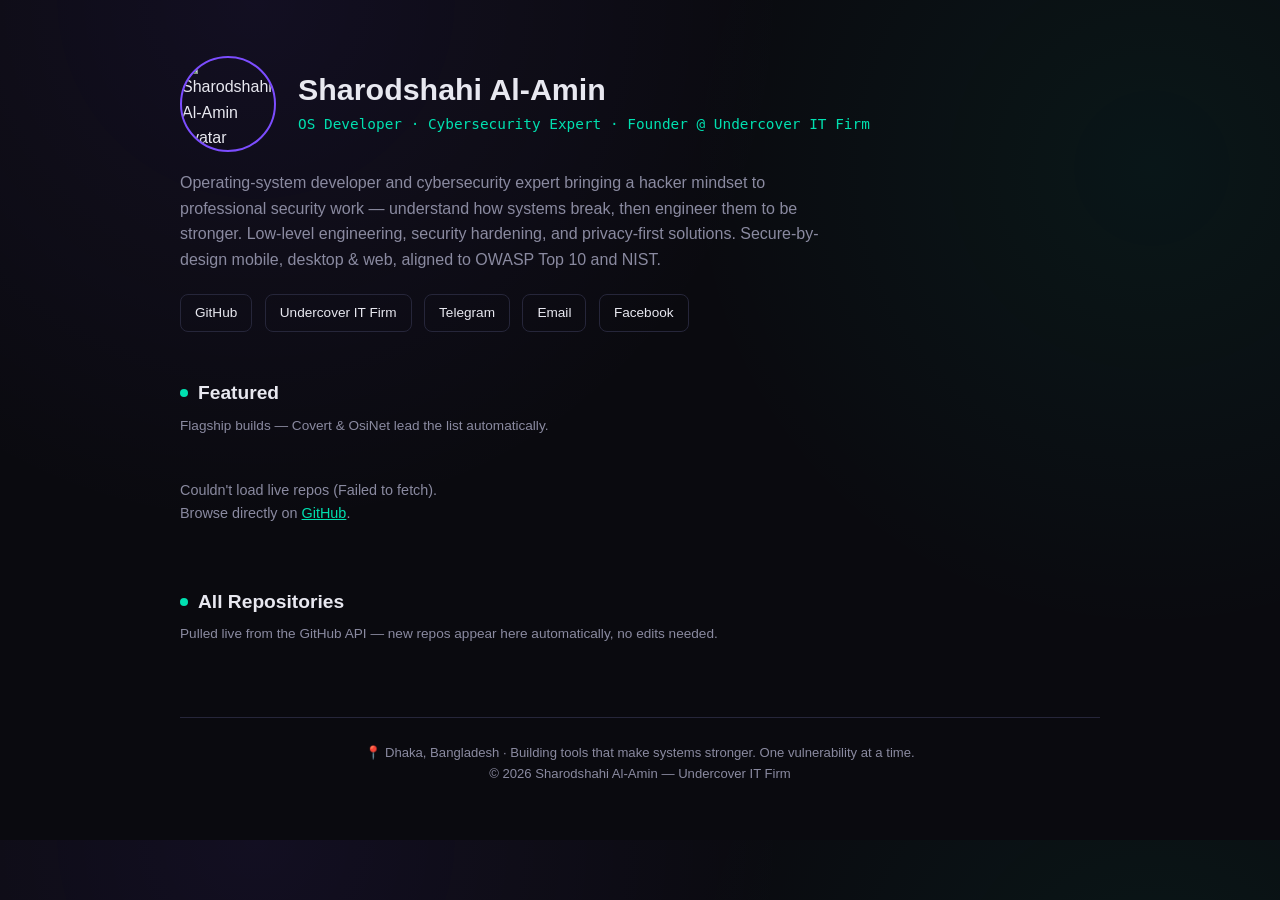
==== index.html @ cea26692 "Portfolio" ====
<!DOCTYPE html>
<html lang="en">
<head>
<meta charset="UTF-8">
<meta name="viewport" content="width=device-width, initial-scale=1.0">
<meta http-equiv="X-UA-Compatible" content="IE=edge">

<title>Sharodshahi Al-Amin — OS Developer · Cybersecurity Expert · Founder, Undercover IT Firm</title>
<meta name="description" content="Sharodshahi Al-Amin — Operating-system developer and cybersecurity expert, Founder of Undercover IT Firm (Dhaka). Builder of Covert HTTP debugger/MITM proxy, OsiNet OSINT platform, and privacy-first mobile & web security tools. OWASP Top 10 / NIST aligned.">
<meta name="author" content="Sharodshahi Al-Amin">
<meta name="keywords" content="Sharodshahi Al-Amin, savaskarofficial, Undercover IT Firm, Covert HTTP Debugger, OsiNet, OSINT, MITM proxy, penetration testing, cybersecurity Dhaka, Flutter developer, custom ROM, reverse engineering, Laravel developer, Android security, API client, Bangladesh cybersecurity">
<meta name="robots" content="index, follow, max-image-preview:large, max-snippet:-1, max-video-preview:-1">
<meta name="googlebot" content="index, follow">
<meta name="theme-color" content="#0a0a0f">
<link rel="canonical" href="https://savaskarofficial.github.io/">

<meta property="og:type" content="profile">
<meta property="og:site_name" content="Sharodshahi Al-Amin — Undercover IT Firm">
<meta property="og:title" content="Sharodshahi Al-Amin — OS Developer · Cybersecurity Expert">
<meta property="og:description" content="Founder of Undercover IT Firm. Builder of Covert (HTTP debugger/MITM proxy), OsiNet (OSINT platform) and privacy-first security tooling. Hacker mindset, secure-by-design engineering.">
<meta property="og:url" content="https://savaskarofficial.github.io/">
<meta property="og:image" content="https://avatars.githubusercontent.com/u/197971423?v=4&s=400">
<meta property="og:image:alt" content="Sharodshahi Al-Amin — Undercover IT Firm">
<meta property="og:image:width" content="400">
<meta property="og:image:height" content="400">
<meta property="og:locale" content="en_US">
<meta property="profile:username" content="savaskarofficial">
<meta property="profile:first_name" content="Sharodshahi">
<meta property="profile:last_name" content="Al-Amin">

<meta name="twitter:card" content="summary">
<meta name="twitter:title" content="Sharodshahi Al-Amin — OS Developer · Cybersecurity Expert">
<meta name="twitter:description" content="Founder of Undercover IT Firm. Builder of Covert, OsiNet, and privacy-first security tools. OWASP/NIST aligned.">
<meta name="twitter:image" content="https://avatars.githubusercontent.com/u/197971423?v=4&s=400">

<link rel="icon" type="image/png" href="https://avatars.githubusercontent.com/u/197971423?v=4&s=64">
<link rel="apple-touch-icon" href="https://avatars.githubusercontent.com/u/197971423?v=4&s=180">

<script type="application/ld+json">
{
  "@context": "https://schema.org",
  "@type": "Person",
  "name": "Sharodshahi Al-Amin",
  "url": "https://savaskarofficial.github.io/",
  "image": "https://avatars.githubusercontent.com/u/197971423?v=4&s=400",
  "jobTitle": "OS Developer & Cybersecurity Expert",
  "worksFor": {
    "@type": "Organization",
    "name": "Undercover IT Firm",
    "url": "https://undercoveritfirm.com"
  },
  "address": {
    "@type": "PostalAddress",
    "addressLocality": "Dhaka",
    "addressCountry": "BD"
  },
  "email": "mailto:alaminssaav@gmail.com",
  "knowsAbout": ["Cybersecurity", "Penetration Testing", "OSINT", "Reverse Engineering", "Custom ROM Development", "Flutter", "Laravel", "MITM Proxy", "Network Security", "OWASP", "NIST"],
  "sameAs": [
    "https://github.com/savaskarofficial",
    "https://undercoveritfirm.com",
    "https://t.me/savaskarofficial",
    "https://facebook.com/savaskarofficial"
  ]
}
</script>
<script type="application/ld+json">
{
  "@context": "https://schema.org",
  "@type": "WebSite",
  "name": "Sharodshahi Al-Amin — Portfolio",
  "url": "https://savaskarofficial.github.io/",
  "author": { "@type": "Person", "name": "Sharodshahi Al-Amin" }
}
</script>

<style>
  :root{
    --bg:#0a0a0f; --card:#13131c; --card-hover:#1b1b28; --border:#26263a;
    --text:#e8e8f0; --muted:#8a8aa0; --accent:#7c4dff; --accent-2:#00e0b0;
  }
  *{box-sizing:border-box;margin:0;padding:0}
  body{
    background:var(--bg);color:var(--text);
    font-family:-apple-system,BlinkMacSystemFont,"Segoe UI",Roboto,Helvetica,Arial,sans-serif;
    line-height:1.6;padding:0 16px;
    background-image:radial-gradient(circle at 20% 0%,rgba(124,77,255,.08),transparent 40%),radial-gradient(circle at 90% 20%,rgba(0,224,176,.06),transparent 35%);
  }
  .wrap{max-width:920px;margin:0 auto;padding:56px 0}
  header{display:flex;gap:22px;align-items:center;flex-wrap:wrap;margin-bottom:14px}
  .avatar{width:96px;height:96px;border-radius:50%;border:2px solid var(--accent)}
  h1{font-size:1.9rem;line-height:1.15}
  .role{color:var(--accent-2);font-family:ui-monospace,"SF Mono",Menlo,monospace;font-size:.9rem;margin-top:6px}
  .bio{color:var(--muted);max-width:640px;margin:18px 0 22px}
  .links a{
    display:inline-block;color:var(--text);text-decoration:none;border:1px solid var(--border);
    padding:7px 14px;border-radius:8px;font-size:.85rem;margin:0 8px 8px 0;transition:.2s;
  }
  .links a:hover{border-color:var(--accent);background:var(--card-hover)}
  h2{font-size:1.2rem;margin:38px 0 6px;display:flex;align-items:center;gap:10px}
  h2 .dot{width:8px;height:8px;border-radius:50%;background:var(--accent-2)}
  .sub{color:var(--muted);font-size:.85rem;margin-bottom:18px}
  .grid{display:grid;grid-template-columns:repeat(auto-fill,minmax(270px,1fr));gap:16px}
  .repo{
    background:var(--card);border:1px solid var(--border);border-radius:12px;padding:18px;
    text-decoration:none;color:inherit;display:flex;flex-direction:column;transition:.2s;
  }
  .repo:hover{background:var(--card-hover);border-color:var(--accent);transform:translateY(-2px)}
  .repo-name{font-weight:650;font-size:1.05rem;color:var(--text);word-break:break-word}
  .repo-desc{color:var(--muted);font-size:.88rem;margin:8px 0 14px;flex:1}
  .repo-meta{display:flex;align-items:center;gap:14px;font-size:.78rem;color:var(--muted)}
  .lang{display:inline-flex;align-items:center;gap:6px}
  .lang .swatch{width:10px;height:10px;border-radius:50%;background:var(--accent)}
  .pinned{border-color:var(--accent)}
  .loading,.error{color:var(--muted);padding:24px 0;font-size:.9rem}
  .error a{color:var(--accent-2)}
  footer{margin-top:54px;padding-top:24px;border-top:1px solid var(--border);color:var(--muted);font-size:.82rem;text-align:center}
  @media(max-width:520px){h1{font-size:1.5rem}.avatar{width:72px;height:72px}}
</style>
</head>
<body>
<div class="wrap">

  <header>
    <img class="avatar" src="https://avatars.githubusercontent.com/u/197971423?v=4&s=192" alt="Sharodshahi Al-Amin avatar" loading="lazy">
    <div>
      <h1>Sharodshahi Al-Amin</h1>
      <div class="role">OS Developer · Cybersecurity Expert · Founder @ Undercover IT Firm</div>
    </div>
  </header>

  <p class="bio">
    Operating-system developer and cybersecurity expert bringing a hacker mindset to professional security work —
    understand how systems break, then engineer them to be stronger. Low-level engineering, security hardening,
    and privacy-first solutions. Secure-by-design mobile, desktop & web, aligned to OWASP Top 10 and NIST.
  </p>

  <nav class="links">
    <a href="https://github.com/savaskarofficial" rel="me">GitHub</a>
    <a href="https://undercoveritfirm.com" rel="me">Undercover IT Firm</a>
    <a href="https://t.me/savaskarofficial" rel="me">Telegram</a>
    <a href="mailto:alaminssaav@gmail.com">Email</a>
    <a href="https://facebook.com/savaskarofficial" rel="me">Facebook</a>
  </nav>

  <h2><span class="dot"></span>Featured</h2>
  <div class="sub">Flagship builds — Covert &amp; OsiNet lead the list automatically.</div>
  <div class="grid" id="featured"><div class="loading">Loading featured projects…</div></div>

  <h2><span class="dot"></span>All Repositories</h2>
  <div class="sub">Pulled live from the GitHub API — new repos appear here automatically, no edits needed.</div>
  <div class="grid" id="repos"><div class="loading">Loading repositories from GitHub…</div></div>

  <footer>
    📍 Dhaka, Bangladesh · Building tools that make systems stronger. One vulnerability at a time.<br>
    © <span id="year"></span> Sharodshahi Al-Amin — Undercover IT Firm
  </footer>

</div>

<script>
const USER = "savaskarofficial";
const FEATURED = ["covert", "osinet"];
const HIDE = ["savaskarofficial", "savaskarofficial.github.io"];

const LANG_COLORS = {
  Dart:"#00B4AB", "C++":"#f34b7d", Kotlin:"#A97BFF", Java:"#b07219",
  PHP:"#4F5D95", Python:"#3572A5", JavaScript:"#f1e05a", HTML:"#e34c26",
  CSS:"#563d7c", Shell:"#89e051", C:"#555555", Ruby:"#701516", Go:"#00ADD8"
};

document.getElementById("year").textContent = new Date().getFullYear();

function escapeHtml(s){
  return s.replace(/[&<>"']/g, c => ({'&':'&amp;','<':'&lt;','>':'&gt;','"':'&quot;',"'":'&#39;'}[c]));
}

function card(repo, pinned){
  const lang = repo.language
    ? '<span class="lang"><span class="swatch" style="background:' + (LANG_COLORS[repo.language]||'#7c4dff') + '"></span>' + repo.language + '</span>'
    : "";
  const stars = repo.stargazers_count > 0 ? '<span>★ ' + repo.stargazers_count + '</span>' : "";
  const desc = repo.description ? escapeHtml(repo.description) : "No description provided.";
  return '<a class="repo ' + (pinned?'pinned':'') + '" href="' + repo.html_url + '" target="_blank" rel="noopener">'
    + '<div class="repo-name">' + escapeHtml(repo.name) + '</div>'
    + '<div class="repo-desc">' + desc + '</div>'
    + '<div class="repo-meta">' + lang + stars + '</div></a>';
}

async function load(){
  try{
    const res = await fetch('https://api.github.com/users/' + USER + '/repos?per_page=100&sort=updated');
    if(!res.ok) throw new Error("GitHub API " + res.status);
    let repos = await res.json();

    repos = repos.filter(r => !r.fork && !HIDE.includes(r.name.toLowerCase()));

    const featured = [];
    const rest = [];
    repos.forEach(r => FEATURED.includes(r.name.toLowerCase()) ? featured.push(r) : rest.push(r));
    featured.sort((a,b)=>FEATURED.indexOf(a.name.toLowerCase())-FEATURED.indexOf(b.name.toLowerCase()));

    document.getElementById("featured").innerHTML =
      featured.length ? featured.map(r=>card(r,true)).join("") : '<div class="loading">No featured repos.</div>';
    document.getElementById("repos").innerHTML =
      rest.length ? rest.map(r=>card(r,false)).join("") : '<div class="loading">No public repositories yet.</div>';

  }catch(e){
    const msg = '<div class="error">Couldn\'t load live repos (' + escapeHtml(e.message) + '). Browse directly on <a href="https://github.com/' + USER + '" target="_blank" rel="noopener">GitHub</a>.</div>';
    document.getElementById("featured").innerHTML = msg;
    document.getElementById("repos").innerHTML = "";
  }
}
load();
</script>
</body>
</html>
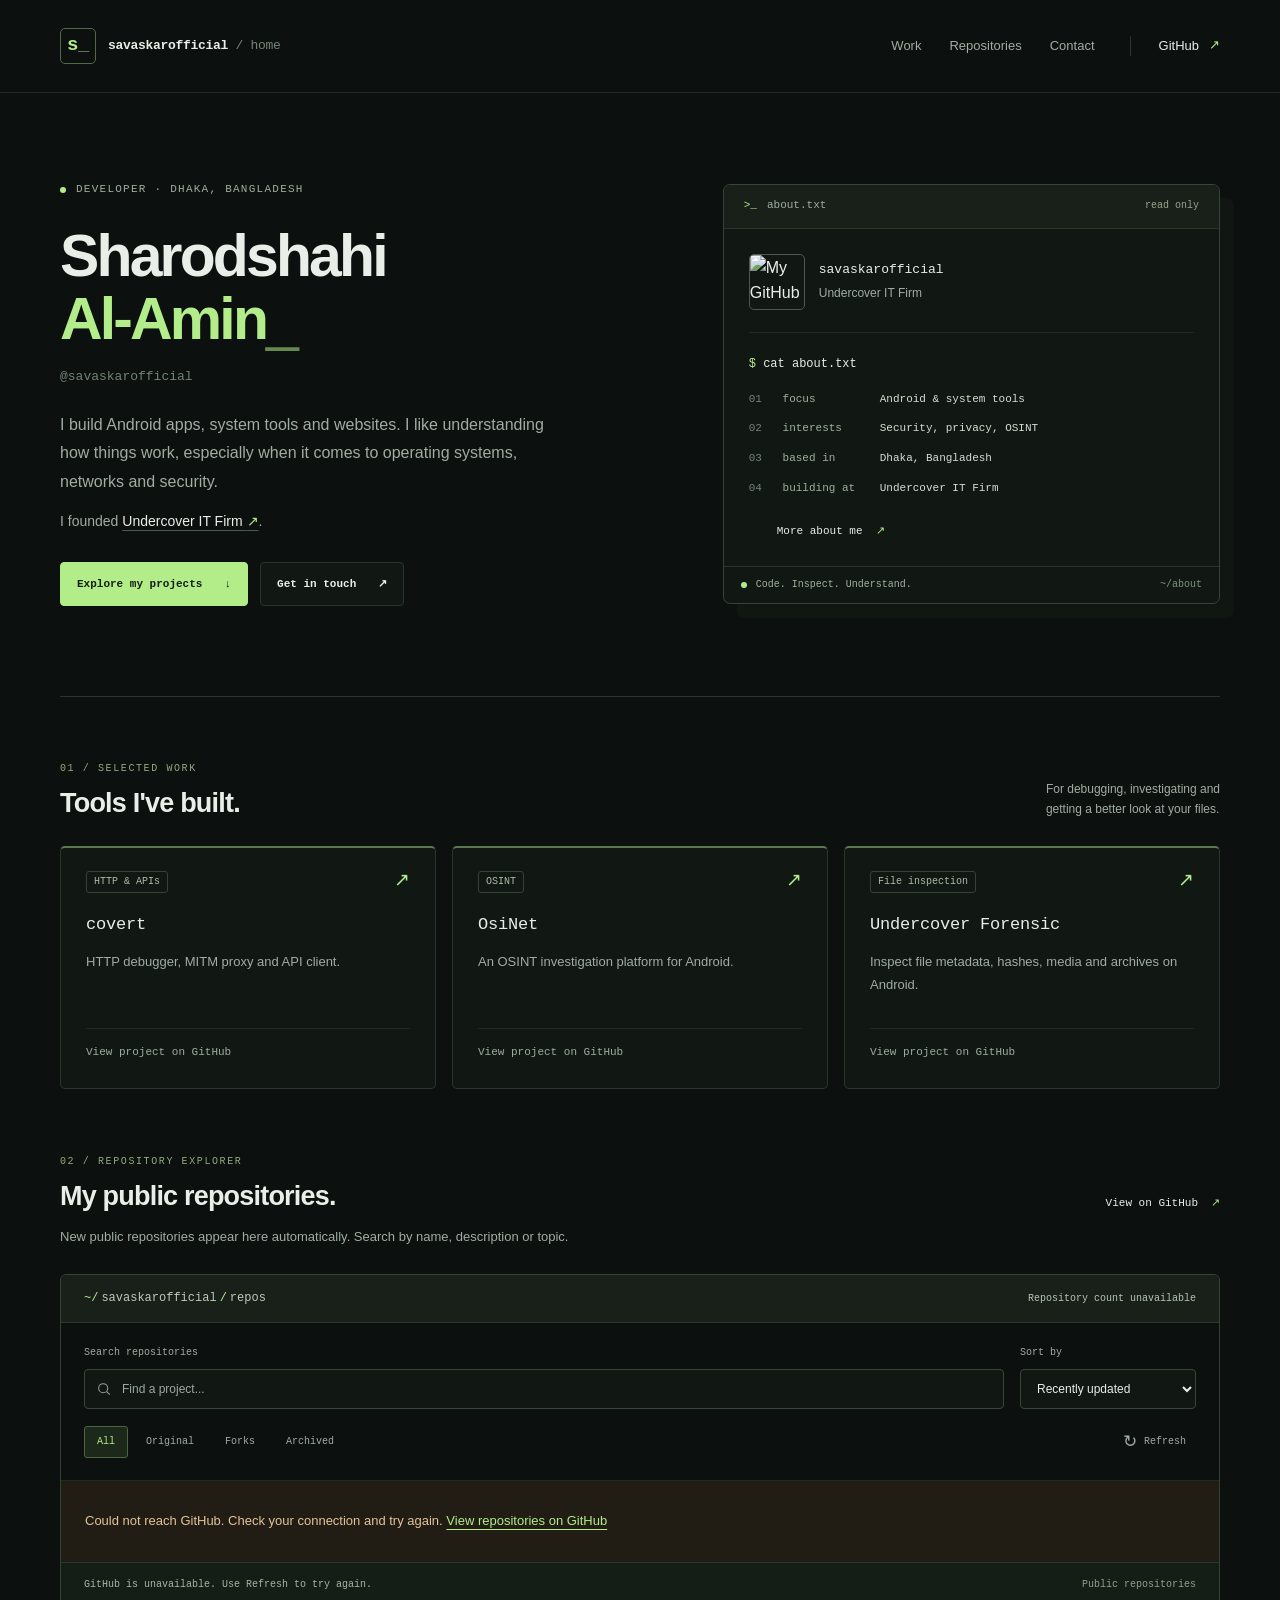
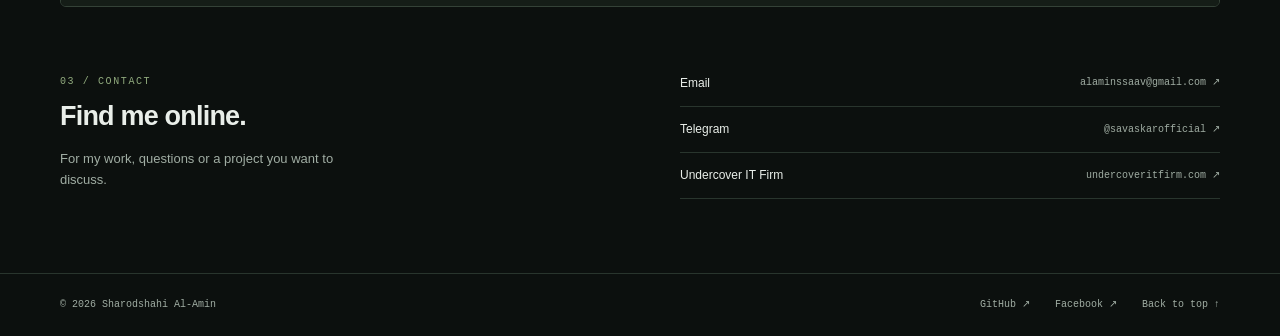
==== commit 8927ff08: "Redesign portfolio and load every public repository" ====
--- a/index.html
+++ b/index.html
@@ -1,217 +1,121 @@
 <!DOCTYPE html>
 <html lang="en">
 <head>
-<meta charset="UTF-8">
-<meta name="viewport" content="width=device-width, initial-scale=1.0">
-<meta http-equiv="X-UA-Compatible" content="IE=edge">
-
-<title>Sharodshahi Al-Amin — OS Developer · Cybersecurity Expert · Founder, Undercover IT Firm</title>
-<meta name="description" content="Sharodshahi Al-Amin — Operating-system developer and cybersecurity expert, Founder of Undercover IT Firm (Dhaka). Builder of Covert HTTP debugger/MITM proxy, OsiNet OSINT platform, and privacy-first mobile & web security tools. OWASP Top 10 / NIST aligned.">
-<meta name="author" content="Sharodshahi Al-Amin">
-<meta name="keywords" content="Sharodshahi Al-Amin, savaskarofficial, Undercover IT Firm, Covert HTTP Debugger, OsiNet, OSINT, MITM proxy, penetration testing, cybersecurity Dhaka, Flutter developer, custom ROM, reverse engineering, Laravel developer, Android security, API client, Bangladesh cybersecurity">
-<meta name="robots" content="index, follow, max-image-preview:large, max-snippet:-1, max-video-preview:-1">
-<meta name="googlebot" content="index, follow">
-<meta name="theme-color" content="#0a0a0f">
-<link rel="canonical" href="https://savaskarofficial.github.io/">
-
-<meta property="og:type" content="profile">
-<meta property="og:site_name" content="Sharodshahi Al-Amin — Undercover IT Firm">
-<meta property="og:title" content="Sharodshahi Al-Amin — OS Developer · Cybersecurity Expert">
-<meta property="og:description" content="Founder of Undercover IT Firm. Builder of Covert (HTTP debugger/MITM proxy), OsiNet (OSINT platform) and privacy-first security tooling. Hacker mindset, secure-by-design engineering.">
-<meta property="og:url" content="https://savaskarofficial.github.io/">
-<meta property="og:image" content="https://avatars.githubusercontent.com/u/197971423?v=4&s=400">
-<meta property="og:image:alt" content="Sharodshahi Al-Amin — Undercover IT Firm">
-<meta property="og:image:width" content="400">
-<meta property="og:image:height" content="400">
-<meta property="og:locale" content="en_US">
-<meta property="profile:username" content="savaskarofficial">
-<meta property="profile:first_name" content="Sharodshahi">
-<meta property="profile:last_name" content="Al-Amin">
-
-<meta name="twitter:card" content="summary">
-<meta name="twitter:title" content="Sharodshahi Al-Amin — OS Developer · Cybersecurity Expert">
-<meta name="twitter:description" content="Founder of Undercover IT Firm. Builder of Covert, OsiNet, and privacy-first security tools. OWASP/NIST aligned.">
-<meta name="twitter:image" content="https://avatars.githubusercontent.com/u/197971423?v=4&s=400">
-
-<link rel="icon" type="image/png" href="https://avatars.githubusercontent.com/u/197971423?v=4&s=64">
-<link rel="apple-touch-icon" href="https://avatars.githubusercontent.com/u/197971423?v=4&s=180">
-
-<script type="application/ld+json">
-{
-  "@context": "https://schema.org",
-  "@type": "Person",
-  "name": "Sharodshahi Al-Amin",
-  "url": "https://savaskarofficial.github.io/",
-  "image": "https://avatars.githubusercontent.com/u/197971423?v=4&s=400",
-  "jobTitle": "OS Developer & Cybersecurity Expert",
-  "worksFor": {
-    "@type": "Organization",
-    "name": "Undercover IT Firm",
-    "url": "https://undercoveritfirm.com"
-  },
-  "address": {
-    "@type": "PostalAddress",
-    "addressLocality": "Dhaka",
-    "addressCountry": "BD"
-  },
-  "email": "mailto:alaminssaav@gmail.com",
-  "knowsAbout": ["Cybersecurity", "Penetration Testing", "OSINT", "Reverse Engineering", "Custom ROM Development", "Flutter", "Laravel", "MITM Proxy", "Network Security", "OWASP", "NIST"],
-  "sameAs": [
-    "https://github.com/savaskarofficial",
-    "https://undercoveritfirm.com",
-    "https://t.me/savaskarofficial",
-    "https://facebook.com/savaskarofficial"
-  ]
-}
-</script>
-<script type="application/ld+json">
-{
-  "@context": "https://schema.org",
-  "@type": "WebSite",
-  "name": "Sharodshahi Al-Amin — Portfolio",
-  "url": "https://savaskarofficial.github.io/",
-  "author": { "@type": "Person", "name": "Sharodshahi Al-Amin" }
-}
-</script>
-
-<style>
-  :root{
-    --bg:#0a0a0f; --card:#13131c; --card-hover:#1b1b28; --border:#26263a;
-    --text:#e8e8f0; --muted:#8a8aa0; --accent:#7c4dff; --accent-2:#00e0b0;
+  <meta charset="UTF-8">
+  <meta name="viewport" content="width=device-width, initial-scale=1.0">
+  <title>Sharodshahi Al-Amin | savaskarofficial</title>
+  <meta name="description" content="I'm Sharodshahi Al-Amin, also known as savaskarofficial. I build Android apps, system tools and websites, and I founded Undercover IT Firm in Dhaka, Bangladesh.">
+  <meta name="author" content="Sharodshahi Al-Amin">
+  <meta name="robots" content="index, follow, max-image-preview:large">
+  <meta name="theme-color" content="#0c100e">
+  <link rel="canonical" href="https://savaskarofficial.github.io/">
+  <link rel="icon" type="image/png" href="https://avatars.githubusercontent.com/u/197971423?v=4&amp;s=64">
+  <link rel="apple-touch-icon" href="https://avatars.githubusercontent.com/u/197971423?v=4&amp;s=180">
+  <link rel="stylesheet" href="styles.css">
+  <noscript><style>#repo-loading, #repo-count, .repo-controls, .repo-filter-row, .browser-status { display: none; }</style></noscript>
+  <meta property="og:type" content="profile">
+  <meta property="og:site_name" content="savaskarofficial">
+  <meta property="og:title" content="Sharodshahi Al-Amin | savaskarofficial">
+  <meta property="og:description" content="My Android apps, system tools and security projects. I'm Sharodshahi Al-Amin, founder of Undercover IT Firm.">
+  <meta property="og:url" content="https://savaskarofficial.github.io/">
+  <meta property="og:image" content="https://avatars.githubusercontent.com/u/197971423?v=4&amp;s=400">
+  <meta property="og:image:alt" content="Sharodshahi Al-Amin's GitHub profile picture">
+  <meta property="og:image:width" content="400">
+  <meta property="og:image:height" content="400">
+  <meta property="profile:username" content="savaskarofficial">
+  <meta property="profile:first_name" content="Sharodshahi">
+  <meta property="profile:last_name" content="Al-Amin">
+  <meta name="twitter:card" content="summary">
+  <meta name="twitter:title" content="Sharodshahi Al-Amin | savaskarofficial">
+  <meta name="twitter:description" content="My Android apps, system tools and security projects. Founder of Undercover IT Firm, based in Dhaka.">
+  <meta name="twitter:image" content="https://avatars.githubusercontent.com/u/197971423?v=4&amp;s=400">
+  <script type="application/ld+json">
+  {
+    "@context": "https://schema.org",
+    "@type": "Person",
+    "@id": "https://savaskarofficial.github.io/#person",
+    "name": "Sharodshahi Al-Amin",
+    "alternateName": "savaskarofficial",
+    "url": "https://savaskarofficial.github.io/",
+    "image": "https://avatars.githubusercontent.com/u/197971423?v=4&s=400",
+    "jobTitle": "Developer and founder of Undercover IT Firm",
+    "worksFor": {"@type": "Organization", "name": "Undercover IT Firm", "url": "https://undercoveritfirm.com"},
+    "address": {"@type": "PostalAddress", "addressLocality": "Dhaka", "addressCountry": "BD"},
+    "knowsAbout": ["Android development", "Cybersecurity", "Network analysis", "OSINT", "Digital forensics", "Web development"],
+    "sameAs": ["https://github.com/savaskarofficial", "https://undercoveritfirm.com/profile/savaskarofficial", "https://t.me/savaskarofficial", "https://facebook.com/savaskarofficial"]
   }
-  *{box-sizing:border-box;margin:0;padding:0}
-  body{
-    background:var(--bg);color:var(--text);
-    font-family:-apple-system,BlinkMacSystemFont,"Segoe UI",Roboto,Helvetica,Arial,sans-serif;
-    line-height:1.6;padding:0 16px;
-    background-image:radial-gradient(circle at 20% 0%,rgba(124,77,255,.08),transparent 40%),radial-gradient(circle at 90% 20%,rgba(0,224,176,.06),transparent 35%);
-  }
-  .wrap{max-width:920px;margin:0 auto;padding:56px 0}
-  header{display:flex;gap:22px;align-items:center;flex-wrap:wrap;margin-bottom:14px}
-  .avatar{width:96px;height:96px;border-radius:50%;border:2px solid var(--accent)}
-  h1{font-size:1.9rem;line-height:1.15}
-  .role{color:var(--accent-2);font-family:ui-monospace,"SF Mono",Menlo,monospace;font-size:.9rem;margin-top:6px}
-  .bio{color:var(--muted);max-width:640px;margin:18px 0 22px}
-  .links a{
-    display:inline-block;color:var(--text);text-decoration:none;border:1px solid var(--border);
-    padding:7px 14px;border-radius:8px;font-size:.85rem;margin:0 8px 8px 0;transition:.2s;
-  }
-  .links a:hover{border-color:var(--accent);background:var(--card-hover)}
-  h2{font-size:1.2rem;margin:38px 0 6px;display:flex;align-items:center;gap:10px}
-  h2 .dot{width:8px;height:8px;border-radius:50%;background:var(--accent-2)}
-  .sub{color:var(--muted);font-size:.85rem;margin-bottom:18px}
-  .grid{display:grid;grid-template-columns:repeat(auto-fill,minmax(270px,1fr));gap:16px}
-  .repo{
-    background:var(--card);border:1px solid var(--border);border-radius:12px;padding:18px;
-    text-decoration:none;color:inherit;display:flex;flex-direction:column;transition:.2s;
-  }
-  .repo:hover{background:var(--card-hover);border-color:var(--accent);transform:translateY(-2px)}
-  .repo-name{font-weight:650;font-size:1.05rem;color:var(--text);word-break:break-word}
-  .repo-desc{color:var(--muted);font-size:.88rem;margin:8px 0 14px;flex:1}
-  .repo-meta{display:flex;align-items:center;gap:14px;font-size:.78rem;color:var(--muted)}
-  .lang{display:inline-flex;align-items:center;gap:6px}
-  .lang .swatch{width:10px;height:10px;border-radius:50%;background:var(--accent)}
-  .pinned{border-color:var(--accent)}
-  .loading,.error{color:var(--muted);padding:24px 0;font-size:.9rem}
-  .error a{color:var(--accent-2)}
-  footer{margin-top:54px;padding-top:24px;border-top:1px solid var(--border);color:var(--muted);font-size:.82rem;text-align:center}
-  @media(max-width:520px){h1{font-size:1.5rem}.avatar{width:72px;height:72px}}
-</style>
+  </script>
+  <script type="application/ld+json">
+  {"@context":"https://schema.org","@type":"WebSite","name":"savaskarofficial","url":"https://savaskarofficial.github.io/","author":{"@id":"https://savaskarofficial.github.io/#person"}}
+  </script>
+  <script src="app.js" defer></script>
 </head>
 <body>
-<div class="wrap">
-
-  <header>
-    <img class="avatar" src="https://avatars.githubusercontent.com/u/197971423?v=4&s=192" alt="Sharodshahi Al-Amin avatar" loading="lazy">
-    <div>
-      <h1>Sharodshahi Al-Amin</h1>
-      <div class="role">OS Developer · Cybersecurity Expert · Founder @ Undercover IT Firm</div>
+  <a class="skip-link" href="#main">Skip to content</a>
+  <header class="site-header">
+    <div class="shell header-inner">
+      <a class="brand" href="#main" aria-label="savaskarofficial, home"><span class="brand-mark" aria-hidden="true">s<span>_</span></span><span>savaskarofficial<span class="brand-path"> / home</span></span></a>
+      <nav class="main-nav" aria-label="Main navigation"><a href="#work">Work</a><a href="#repositories">Repositories</a><a href="#contact">Contact</a></nav>
+      <a class="header-github" href="https://github.com/savaskarofficial" rel="me">GitHub <span aria-hidden="true">↗</span></a>
     </div>
   </header>
-
-  <p class="bio">
-    Operating-system developer and cybersecurity expert bringing a hacker mindset to professional security work —
-    understand how systems break, then engineer them to be stronger. Low-level engineering, security hardening,
-    and privacy-first solutions. Secure-by-design mobile, desktop & web, aligned to OWASP Top 10 and NIST.
-  </p>
-
-  <nav class="links">
-    <a href="https://github.com/savaskarofficial" rel="me">GitHub</a>
-    <a href="https://undercoveritfirm.com" rel="me">Undercover IT Firm</a>
-    <a href="https://t.me/savaskarofficial" rel="me">Telegram</a>
-    <a href="mailto:alaminssaav@gmail.com">Email</a>
-    <a href="https://facebook.com/savaskarofficial" rel="me">Facebook</a>
-  </nav>
-
-  <h2><span class="dot"></span>Featured</h2>
-  <div class="sub">Flagship builds — Covert &amp; OsiNet lead the list automatically.</div>
-  <div class="grid" id="featured"><div class="loading">Loading featured projects…</div></div>
-
-  <h2><span class="dot"></span>All Repositories</h2>
-  <div class="sub">Pulled live from the GitHub API — new repos appear here automatically, no edits needed.</div>
-  <div class="grid" id="repos"><div class="loading">Loading repositories from GitHub…</div></div>
-
-  <footer>
-    📍 Dhaka, Bangladesh · Building tools that make systems stronger. One vulnerability at a time.<br>
-    © <span id="year"></span> Sharodshahi Al-Amin — Undercover IT Firm
-  </footer>
-
-</div>
-
-<script>
-const USER = "savaskarofficial";
-const FEATURED = ["covert", "osinet"];
-const HIDE = ["savaskarofficial", "savaskarofficial.github.io"];
-
-const LANG_COLORS = {
-  Dart:"#00B4AB", "C++":"#f34b7d", Kotlin:"#A97BFF", Java:"#b07219",
-  PHP:"#4F5D95", Python:"#3572A5", JavaScript:"#f1e05a", HTML:"#e34c26",
-  CSS:"#563d7c", Shell:"#89e051", C:"#555555", Ruby:"#701516", Go:"#00ADD8"
-};
-
-document.getElementById("year").textContent = new Date().getFullYear();
-
-function escapeHtml(s){
-  return s.replace(/[&<>"']/g, c => ({'&':'&amp;','<':'&lt;','>':'&gt;','"':'&quot;',"'":'&#39;'}[c]));
-}
-
-function card(repo, pinned){
-  const lang = repo.language
-    ? '<span class="lang"><span class="swatch" style="background:' + (LANG_COLORS[repo.language]||'#7c4dff') + '"></span>' + repo.language + '</span>'
-    : "";
-  const stars = repo.stargazers_count > 0 ? '<span>★ ' + repo.stargazers_count + '</span>' : "";
-  const desc = repo.description ? escapeHtml(repo.description) : "No description provided.";
-  return '<a class="repo ' + (pinned?'pinned':'') + '" href="' + repo.html_url + '" target="_blank" rel="noopener">'
-    + '<div class="repo-name">' + escapeHtml(repo.name) + '</div>'
-    + '<div class="repo-desc">' + desc + '</div>'
-    + '<div class="repo-meta">' + lang + stars + '</div></a>';
-}
-
-async function load(){
-  try{
-    const res = await fetch('https://api.github.com/users/' + USER + '/repos?per_page=100&sort=updated');
-    if(!res.ok) throw new Error("GitHub API " + res.status);
-    let repos = await res.json();
-
-    repos = repos.filter(r => !r.fork && !HIDE.includes(r.name.toLowerCase()));
-
-    const featured = [];
-    const rest = [];
-    repos.forEach(r => FEATURED.includes(r.name.toLowerCase()) ? featured.push(r) : rest.push(r));
-    featured.sort((a,b)=>FEATURED.indexOf(a.name.toLowerCase())-FEATURED.indexOf(b.name.toLowerCase()));
-
-    document.getElementById("featured").innerHTML =
-      featured.length ? featured.map(r=>card(r,true)).join("") : '<div class="loading">No featured repos.</div>';
-    document.getElementById("repos").innerHTML =
-      rest.length ? rest.map(r=>card(r,false)).join("") : '<div class="loading">No public repositories yet.</div>';
-
-  }catch(e){
-    const msg = '<div class="error">Couldn\'t load live repos (' + escapeHtml(e.message) + '). Browse directly on <a href="https://github.com/' + USER + '" target="_blank" rel="noopener">GitHub</a>.</div>';
-    document.getElementById("featured").innerHTML = msg;
-    document.getElementById("repos").innerHTML = "";
-  }
-}
-load();
-</script>
+  <main id="main" class="shell">
+    <section class="hero" aria-labelledby="intro-title">
+      <div class="hero-copy">
+        <p class="eyebrow"><span class="status-dot" aria-hidden="true"></span> Developer · Dhaka, Bangladesh</p>
+        <h1 id="intro-title">Sharodshahi<br><span>Al-Amin<span class="cursor" aria-hidden="true">_</span></span></h1>
+        <p class="hero-handle">@savaskarofficial</p>
+        <p class="hero-description">I build Android apps, system tools and websites. I like understanding how things work, especially when it comes to operating systems, networks and security.</p>
+        <p class="founder-line">I founded <a href="https://undercoveritfirm.com" rel="me">Undercover IT Firm <span aria-hidden="true">↗</span></a>.</p>
+        <div class="hero-actions"><a class="button button-primary" href="#repositories">Explore my projects <span aria-hidden="true">↓</span></a><a class="button button-secondary" href="mailto:alaminssaav@gmail.com">Get in touch <span aria-hidden="true">↗</span></a></div>
+      </div>
+      <aside class="profile-panel" aria-label="About my work">
+        <div class="panel-titlebar"><span class="file-symbol" aria-hidden="true">&gt;_</span><span>about.txt</span><span class="panel-label">read only</span></div>
+        <div class="profile-panel-body">
+          <div class="profile-identity"><img src="https://avatars.githubusercontent.com/u/197971423?v=4&amp;s=128" alt="My GitHub profile picture" width="56" height="56"><div><strong>savaskarofficial</strong><span>Undercover IT Firm</span></div></div>
+          <p class="terminal-command"><span aria-hidden="true">$ </span>cat about.txt</p>
+          <dl class="profile-facts">
+            <div><dt>01 <span>focus</span></dt><dd>Android &amp; system tools</dd></div>
+            <div><dt>02 <span>interests</span></dt><dd>Security, privacy, OSINT</dd></div>
+            <div><dt>03 <span>based in</span></dt><dd>Dhaka, Bangladesh</dd></div>
+            <div><dt>04 <span>building at</span></dt><dd>Undercover IT Firm</dd></div>
+          </dl>
+          <a class="text-link profile-link" href="https://undercoveritfirm.com/profile/savaskarofficial" rel="me">More about me <span aria-hidden="true">↗</span></a>
+        </div>
+        <div class="panel-footer"><span class="status-dot" aria-hidden="true"></span><span>Code. Inspect. Understand.</span><span aria-hidden="true">~/about</span></div>
+      </aside>
+    </section>
+    <section id="work" class="section featured-section" aria-labelledby="work-title">
+      <div class="section-heading"><div><p class="eyebrow section-number">01 / Selected work</p><h2 id="work-title">Tools I've built.</h2></div><p class="section-intro">For debugging, investigating and<br class="desktop-break"> getting a better look at your files.</p></div>
+      <div id="featured" class="featured-grid">
+        <article class="repo-card featured-card"><div class="repo-topline"><span class="repo-badge">HTTP &amp; APIs</span><span class="repo-link-icon" aria-hidden="true">↗</span></div><h3 class="repo-name"><a href="https://github.com/savaskarofficial/covert">covert</a></h3><p class="repo-description">HTTP debugger, MITM proxy and API client.</p><div class="repo-meta"><span>View project on GitHub</span></div></article>
+        <article class="repo-card featured-card"><div class="repo-topline"><span class="repo-badge">OSINT</span><span class="repo-link-icon" aria-hidden="true">↗</span></div><h3 class="repo-name"><a href="https://github.com/savaskarofficial/OsiNet">OsiNet</a></h3><p class="repo-description">An OSINT investigation platform for Android.</p><div class="repo-meta"><span>View project on GitHub</span></div></article>
+        <article class="repo-card featured-card"><div class="repo-topline"><span class="repo-badge">File inspection</span><span class="repo-link-icon" aria-hidden="true">↗</span></div><h3 class="repo-name"><a href="https://github.com/savaskarofficial/Metadata_Forensic">Undercover Forensic</a></h3><p class="repo-description">Inspect file metadata, hashes, media and archives on Android.</p><div class="repo-meta"><span>View project on GitHub</span></div></article>
+      </div>
+    </section>
+    <section id="repositories" class="section repositories-section" aria-labelledby="repos-title">
+      <div class="section-heading"><div><p class="eyebrow section-number">02 / Repository explorer</p><h2 id="repos-title">My public repositories.</h2></div><a class="text-link" href="https://github.com/savaskarofficial?tab=repositories">View on GitHub <span aria-hidden="true">↗</span></a></div>
+      <p class="repositories-intro">New public repositories appear here automatically. Search by name, description or topic.</p>
+      <div class="repo-browser">
+        <div class="browser-titlebar"><span class="browser-path"><span aria-hidden="true">~/</span>savaskarofficial<span aria-hidden="true">/</span>repos</span><span id="repo-count" class="repo-count" aria-live="polite">Loading</span></div>
+        <div class="repo-controls">
+          <div class="search-field"><label for="repo-search">Search repositories</label><div class="search-input"><svg viewBox="0 0 24 24" fill="none" stroke="currentColor" stroke-width="1.6" aria-hidden="true"><circle cx="10.8" cy="10.8" r="6.8"></circle><path d="m16 16 4.6 4.6"></path></svg><input id="repo-search" type="search" placeholder="Find a project..." autocomplete="off" spellcheck="false"></div></div>
+          <div class="sort-field"><label for="repo-sort">Sort by</label><select id="repo-sort"><option value="updated">Recently updated</option><option value="name">Name</option><option value="stars">Stars</option></select></div>
+        </div>
+        <div class="repo-filter-row"><div id="repo-filters" class="repo-filters" role="group" aria-label="Repository type"><button type="button" data-filter="all" aria-pressed="true">All</button><button type="button" data-filter="original" aria-pressed="false">Original</button><button type="button" data-filter="forks" aria-pressed="false">Forks</button><button type="button" data-filter="archived" aria-pressed="false">Archived</button></div><button id="refresh-repos" class="refresh-button" type="button"><span aria-hidden="true">↻</span> Refresh</button></div>
+        <p id="repo-loading" class="repo-message" role="status">Loading repositories from GitHub...</p>
+        <p id="repo-error" class="repo-message error-message" role="status" hidden></p>
+        <div id="repos" class="repo-grid" aria-label="Public repositories"></div>
+        <p id="repo-empty" class="repo-message" hidden>No repositories match your search.</p>
+        <noscript><p class="repo-message">JavaScript is needed to load the full repository list. <a href="https://github.com/savaskarofficial?tab=repositories">Browse all my repositories on GitHub.</a></p></noscript>
+        <div class="browser-status"><span id="sync-status" role="status">Connecting to GitHub...</span><span class="public-label">Public repositories</span></div>
+      </div>
+    </section>
+    <section id="contact" class="section contact-section" aria-labelledby="contact-title">
+      <div><p class="eyebrow section-number">03 / Contact</p><h2 id="contact-title">Find me online.</h2><p>For my work, questions or a project you want to discuss.</p></div>
+      <div class="contact-links"><a href="mailto:alaminssaav@gmail.com">Email <span>alaminssaav@gmail.com ↗</span></a><a href="https://t.me/savaskarofficial" rel="me">Telegram <span>@savaskarofficial ↗</span></a><a href="https://undercoveritfirm.com" rel="me">Undercover IT Firm <span>undercoveritfirm.com ↗</span></a></div>
+    </section>
+  </main>
+  <footer class="site-footer"><div class="shell footer-inner"><span>© <span id="year">2026</span> Sharodshahi Al-Amin</span><div><a href="https://github.com/savaskarofficial" rel="me">GitHub ↗</a><a href="https://facebook.com/savaskarofficial" rel="me">Facebook ↗</a><a href="#main">Back to top ↑</a></div></div></footer>
 </body>
 </html>
--- a/styles.css
+++ b/styles.css
@@ -0,0 +1,240 @@
+:root {
+  color-scheme: dark;
+  --bg: #0c100e;
+  --panel: #111713;
+  --raised: #151d18;
+  --line: #29352d;
+  --line-soft: #202a24;
+  --text: #e9eee9;
+  --muted: #a0ada3;
+  --faint: #728477;
+  --green: #b2ed8a;
+  --mono: "SFMono-Regular", Consolas, "Liberation Mono", Menlo, monospace;
+  --sans: -apple-system, BlinkMacSystemFont, "Segoe UI", Helvetica, Arial, sans-serif;
+}
+* { box-sizing: border-box; }
+html { scroll-behavior: smooth; scroll-padding-top: 30px; }
+body { margin: 0; background: var(--bg); color: var(--text); font-family: var(--sans); line-height: 1.6; -webkit-font-smoothing: antialiased; }
+button, input, select { font: inherit; }
+button, a, input, select { -webkit-tap-highlight-color: transparent; }
+button, select { cursor: pointer; }
+a { color: inherit; text-underline-offset: 4px; }
+a:hover { color: var(--green); }
+button:disabled { cursor: wait; opacity: .6; }
+button:focus-visible, a:focus-visible, input:focus-visible, select:focus-visible { outline: 2px solid var(--green); outline-offset: 5px; }
+::selection { color: var(--bg); background: var(--green); }
+[hidden] { display: none !important; }
+img, svg { display: block; max-width: 100%; }
+h1, h2, h3, p { margin: 0; }
+.shell { width: min(1160px, calc(100% - 80px)); margin-inline: auto; }
+.skip-link { position: fixed; top: -90px; left: 16px; z-index: 5; padding: 12px 20px; color: var(--bg); background: var(--green); }
+.skip-link:focus { top: 12px; }
+.site-header { border-bottom: 1px solid var(--line-soft); }
+.header-inner { display: flex; align-items: center; gap: 35px; min-height: 92px; }
+.brand { display: flex; align-items: center; gap: 12px; text-decoration: none; font-family: var(--mono); font-size: 13px; font-weight: 600; letter-spacing: -.3px; }
+.brand-mark { width: 36px; height: 36px; border: 1px solid #536945; border-radius: 5px; color: var(--green); font-size: 19px; display: block; line-height: 32px; text-align: center; }
+.brand-mark span { color: #668950; }
+.brand-path { color: var(--faint); font-weight: 400; }
+.main-nav { margin-left: auto; display: flex; gap: 28px; }
+.main-nav a, .header-github { font-size: 13px; text-decoration: none; color: var(--muted); }
+.main-nav a:hover, .header-github:hover { color: var(--green); }
+.header-github { display: flex; align-items: center; gap: 10px; padding-left: 28px; border-left: 1px solid var(--line); color: var(--text); }
+.hero { display: grid; grid-template-columns: 1.18fr 1fr; gap: 76px; align-items: center; padding: 88px 0 90px; border-bottom: 1px solid var(--line); }
+.eyebrow { display: flex; align-items: center; gap: 10px; font-family: var(--mono); font-size: 11px; line-height: 1.6; letter-spacing: 1.25px; text-transform: uppercase; color: var(--muted); }
+.status-dot { display: inline-block; width: 6px; height: 6px; flex: 0 0 6px; border-radius: 50%; background: var(--green); }
+h1 { margin-top: 25px; font-size: clamp(42px, 4.6vw, 62px); font-weight: 640; letter-spacing: -2.8px; line-height: 1.08; }
+h1 > span { color: var(--green); }
+.cursor { color: #668950; font-weight: 400; }
+.hero-handle { margin-top: 16px; color: var(--faint); font-family: var(--mono); font-size: 13px; }
+.hero-description { max-width: 490px; margin-top: 23px; color: var(--muted); font-size: 16px; line-height: 1.8; }
+.founder-line { margin-top: 13px; color: var(--muted); font-size: 14px; }
+.founder-line a { color: var(--text); text-decoration-color: #4a5c4f; }
+.founder-line a span, .header-github span { color: var(--green); font-family: var(--mono); }
+.hero-actions { display: flex; flex-wrap: wrap; gap: 12px; margin-top: 29px; }
+.button { display: inline-flex; align-items: center; justify-content: center; gap: 22px; min-height: 44px; padding: 10px 16px; border: 1px solid var(--line); border-radius: 4px; font-family: var(--mono); font-size: 11px; font-weight: 600; text-decoration: none; transition: background .15s, border-color .15s; }
+.button-primary { color: #14200e; background: var(--green); border-color: var(--green); }
+.button-primary:hover { color: #14200e; background: #c4f7a2; border-color: #c4f7a2; }
+.button-secondary { background: var(--panel); }
+.button-secondary:hover { border-color: #6d8a60; background: var(--raised); }
+.profile-panel { border: 1px solid #354438; border-radius: 7px; background: var(--panel); box-shadow: 14px 14px 0 #101611; }
+.panel-titlebar { min-height: 44px; display: flex; align-items: center; gap: 10px; padding: 0 20px; border-bottom: 1px solid var(--line); font-family: var(--mono); font-size: 11px; color: var(--muted); background: #182019; border-radius: 7px 7px 0 0; }
+.file-symbol { color: var(--green); }
+.panel-label { margin-left: auto; color: #99a58f; font-size: 10px; }
+.profile-panel-body { padding: 25px 25px 24px; }
+.profile-identity { display: flex; align-items: center; gap: 14px; padding-bottom: 22px; border-bottom: 1px solid var(--line-soft); }
+.profile-identity img { border: 1px solid #4c5a44; border-radius: 5px; filter: saturate(.6); }
+.profile-identity strong { display: block; font-family: var(--mono); font-size: 13px; font-weight: 500; }
+.profile-identity div > span { display: block; margin-top: 3px; font-size: 12px; color: var(--muted); }
+.terminal-command { margin: 22px 0 17px; font-family: var(--mono); font-size: 12px; color: var(--text); }
+.terminal-command span { color: var(--green); }
+.profile-facts { display: flex; flex-direction: column; gap: 12px; margin: 0; font-family: var(--mono); font-size: 11px; }
+.profile-facts > div { display: grid; grid-template-columns: 121px minmax(0, 1fr); gap: 10px; }
+.profile-facts dt { color: #718374; }
+.profile-facts dt span { margin-left: 14px; color: #a0b19c; }
+.profile-facts dd { margin: 0; color: #d5dfd2; overflow-wrap: anywhere; }
+.text-link { display: inline-flex; gap: 13px; align-items: center; font-family: var(--mono); font-size: 11px; color: var(--text); text-decoration: none; }
+.text-link span { color: var(--green); }
+.profile-link { margin-top: 26px; margin-left: 28px; }
+.panel-footer { display: flex; align-items: center; gap: 9px; padding: 10px 17px; border-top: 1px solid var(--line); font-family: var(--mono); font-size: 10px; color: #a0b19c; }
+.panel-footer > span:last-child { margin-left: auto; color: #7e927e; }
+.section { padding-top: 64px; }
+.section-heading { display: flex; justify-content: space-between; align-items: flex-end; gap: 32px; margin-bottom: 26px; }
+.section-number { color: #91ab7e; font-size: 10px; letter-spacing: 1.6px; }
+h2 { font-size: 27px; line-height: 1.2; font-weight: 560; letter-spacing: -.8px; margin-top: 10px; }
+.section-intro { color: var(--muted); font-size: 12px; line-height: 1.7; }
+.featured-grid { display: grid; grid-template-columns: repeat(3, minmax(0, 1fr)); gap: 16px; }
+.repo-card { position: relative; display: flex; flex-direction: column; min-width: 0; padding: 25px; border: 1px solid var(--line); border-radius: 5px; background: var(--panel); transition: border-color .15s, background .15s; }
+.repo-card:hover { border-color: #668656; background: #141d16; }
+.repo-topline { display: flex; align-items: center; flex-wrap: wrap; gap: 8px; margin-bottom: 19px; color: var(--muted); font-family: var(--mono); font-size: 10px; }
+.repo-icon { width: 16px; height: 16px; color: var(--green); }
+.repo-badge { display: inline-flex; align-items: center; gap: 5px; border: 1px solid #344332; border-radius: 3px; padding: 2px 7px; font-family: var(--mono); font-size: 10px; color: #acbca4; font-weight: 400; }
+.repo-link-icon { margin-left: auto; font-size: 19px; line-height: 1; color: var(--green); }
+.repo-name { font-family: var(--mono); font-size: 15px; line-height: 1.55; font-weight: 500; overflow-wrap: anywhere; letter-spacing: -.2px; }
+.repo-name a { text-decoration: none; }
+.repo-description { color: var(--muted); font-size: 12px; line-height: 1.8; margin: 12px 0 22px; overflow-wrap: anywhere; }
+.repo-meta { display: flex; align-items: center; flex-wrap: wrap; gap: 10px 16px; margin-top: auto; color: #9cae9d; font-family: var(--mono); font-size: 11px; line-height: 1.8; }
+.repo-meta > span, .repo-meta > a { display: inline-flex; align-items: center; gap: 6px; }
+.repo-meta svg { width: 12px; height: 12px; }
+.repo-language::before { content: ""; display: inline-block; width: 6px; height: 6px; border-radius: 50%; background: var(--green); }
+.repo-topics { display: flex; flex-wrap: wrap; gap: 5px; margin-top: -8px; margin-bottom: 20px; }
+.repo-topic { padding: 2px 7px; font-family: var(--mono); font-size: 10px; background: #1d2b20; color: #b3c6aa; border-radius: 3px; text-decoration: none; overflow-wrap: anywhere; }
+.repo-updated { color: var(--muted); }
+.featured-card { min-height: 243px; border-top: 2px solid #5c784e; padding-top: 23px; }
+.featured-card .repo-name { font-size: 17px; }
+.featured-card .repo-description { flex: 1; font-size: 13px; }
+.featured-card .repo-meta { border-top: 1px solid var(--line-soft); padding-top: 14px; }
+.repositories-section { padding-top: 65px; }
+.repositories-section .section-heading { margin-bottom: 15px; }
+.repositories-intro { color: var(--muted); font-size: 13px; margin-bottom: 26px; }
+.repo-browser { border: 1px solid #344237; border-radius: 6px; overflow: hidden; }
+.browser-titlebar { display: flex; align-items: center; justify-content: space-between; flex-wrap: wrap; gap: 10px; padding: 14px 23px; border-bottom: 1px solid var(--line); background: #182019; }
+.browser-path { font-family: var(--mono); font-size: 12px; color: #bdcbb7; }
+.browser-path span { color: var(--green); padding-right: 3px; }
+.browser-path span:last-child { padding-left: 3px; }
+.repo-count { color: #b6c6af; font-family: var(--mono); font-size: 10px; }
+.repo-controls { display: flex; gap: 16px; padding: 22px 23px 16px; }
+.search-field { flex: 1; min-width: 0; }
+.search-field label, .sort-field label { display: block; font-size: 10px; font-family: var(--mono); color: var(--muted); margin-bottom: 8px; }
+.search-input { position: relative; }
+.search-input svg { position: absolute; top: 12px; left: 12px; width: 16px; height: 16px; color: #93a18f; pointer-events: none; }
+.search-input input, .sort-field select { width: 100%; min-height: 40px; padding: 9px 12px; border: 1px solid #37463b; border-radius: 4px; background: #111713; color: var(--text); font-size: 12px; }
+.search-input input { padding-left: 37px; }
+.search-input input::placeholder { opacity: 1; color: #9ca99f; }
+.sort-field { width: 176px; flex-shrink: 0; }
+.sort-field select { padding-right: 20px; }
+.repo-filter-row { display: flex; align-items: center; justify-content: space-between; gap: 16px; padding: 0 23px 21px; }
+.repo-filters { display: flex; flex-wrap: wrap; gap: 5px; }
+.repo-filters button { min-height: 32px; padding: 6px 12px; border: 1px solid transparent; border-radius: 3px; color: var(--muted); background: transparent; font-family: var(--mono); font-size: 10px; }
+.repo-filters button:hover { color: var(--text); border-color: var(--line); }
+.repo-filters button[aria-pressed="true"] { border-color: #4b6540; color: var(--green); background: #1c291a; }
+.refresh-button { display: flex; align-items: center; justify-content: center; gap: 7px; min-height: 34px; padding: 5px 10px; border: 0; border-radius: 3px; background: transparent; color: var(--muted); font-family: var(--mono); font-size: 10px; }
+.refresh-button span { font-size: 17px; line-height: 1; }
+.refresh-button:hover { background: var(--raised); color: var(--green); }
+.repo-grid { display: grid; grid-template-columns: repeat(2, minmax(0, 1fr)); gap: 1px; background: var(--line-soft); }
+.repo-grid .repo-card { min-height: 235px; border: 0; border-top: 1px solid var(--line-soft); border-radius: 0; padding: 24px; background: var(--bg); }
+.repo-grid .repo-card:hover { background: #121b14; }
+.repo-grid .repo-topline { margin-bottom: 11px; }
+.repo-grid .repo-card:focus-within { background: #172118; }
+.repo-message { padding: 30px 24px; border-top: 1px solid var(--line-soft); font-size: 13px; color: var(--muted); }
+.repo-message a { color: var(--green); }
+.error-message { color: #e3c49b; background: #211c14; }
+.browser-status { display: flex; justify-content: space-between; gap: 16px; padding: 13px 23px; border-top: 1px solid var(--line); background: #151d17; font-family: var(--mono); font-size: 10px; line-height: 1.7; color: #a8b6a2; }
+.public-label { color: #8fa287; flex-shrink: 0; }
+.contact-section { display: grid; grid-template-columns: 1fr 1fr; gap: 80px; padding-top: 67px; padding-bottom: 74px; }
+.contact-section p:not(.eyebrow) { color: var(--muted); font-size: 13px; margin-top: 17px; max-width: 290px; }
+.contact-links { align-self: end; }
+.contact-links a { display: flex; justify-content: space-between; align-items: center; gap: 15px; padding: 13px 0; border-bottom: 1px solid var(--line); font-size: 12px; text-decoration: none; }
+.contact-links a:first-child { padding-top: 0; }
+.contact-links a span { color: var(--muted); font-family: var(--mono); font-size: 10px; overflow-wrap: anywhere; }
+.contact-links a:hover span { color: var(--green); }
+.site-footer { border-top: 1px solid var(--line); }
+.footer-inner { display: flex; justify-content: space-between; align-items: center; flex-wrap: wrap; gap: 20px; padding: 23px 0; color: var(--muted); font-family: var(--mono); font-size: 10px; }
+.footer-inner > div { display: flex; flex-wrap: wrap; gap: 25px; }
+.footer-inner a { text-decoration: none; }
+@media (max-width: 1050px) {
+  .shell { width: calc(100% - 48px); }
+  .header-inner { gap: 24px; }
+  .brand-path { display: none; }
+  .hero { gap: 40px; padding-block: 67px; }
+  h1 { font-size: 49px; }
+  .profile-panel-body { padding: 22px 19px; }
+  .profile-facts > div { grid-template-columns: 110px minmax(0, 1fr); gap: 4px; }
+  .profile-facts dt span { margin-left: 8px; }
+  .featured-grid { gap: 12px; }
+  .featured-card { padding: 21px 20px; }
+  .featured-card .repo-name { font-size: 15px; }
+  .contact-section { gap: 40px; }
+}
+@media (max-width: 760px) {
+  .header-inner { min-height: 78px; flex-wrap: wrap; justify-content: space-between; gap: 0; padding-block: 17px; }
+  .main-nav { order: 3; width: 100%; margin-top: 17px; gap: 25px; }
+  .main-nav a { font-size: 12px; }
+  .header-github { padding-left: 18px; font-size: 12px; }
+  .hero { grid-template-columns: 1fr; gap: 40px; padding-top: 48px; padding-bottom: 50px; }
+  h1 { font-size: clamp(43px, 9vw, 60px); }
+  .hero-description { max-width: 580px; }
+  .profile-panel { width: 100%; max-width: 560px; box-shadow: 7px 7px 0 #101611; }
+  .profile-panel-body { padding: 23px; }
+  .profile-facts { font-size: 11px; gap: 13px; }
+  .profile-facts > div { grid-template-columns: 135px minmax(0, 1fr); }
+  .profile-facts dt span { margin-left: 17px; }
+  .section { padding-top: 42px; }
+  h2 { font-size: 25px; }
+  .section-heading { gap: 20px; }
+  .section-intro { max-width: 210px; }
+  .desktop-break { display: none; }
+  .featured-grid { grid-template-columns: 1fr; }
+  .featured-card { min-height: 0; padding: 22px; }
+  .featured-card .repo-name { font-size: 17px; }
+  .featured-card .repo-description { margin-bottom: 19px; }
+  .repo-grid { grid-template-columns: 1fr; }
+  .repo-grid .repo-card { min-height: 0; padding: 24px; }
+  .repo-name { font-size: 16px; }
+  .repo-description { font-size: 13px; }
+  .repo-meta, .repo-topic { font-size: 11px; }
+  .contact-section { grid-template-columns: 1fr; gap: 28px; padding-bottom: 43px; }
+  .contact-section p:not(.eyebrow) { max-width: none; }
+  .contact-links a { min-height: 48px; }
+  .footer-inner { align-items: flex-start; flex-direction: column; gap: 16px; }
+}
+@media (max-width: 480px) {
+  .shell { width: calc(100% - 36px); }
+  .brand { gap: 9px; font-size: 12px; }
+  .brand-mark { width: 32px; height: 32px; line-height: 28px; }
+  .header-github { padding-left: 12px; gap: 6px; }
+  .eyebrow { font-size: 10px; letter-spacing: 1px; }
+  h1 { font-size: 44px; letter-spacing: -2px; }
+  .hero-description { font-size: 14px; }
+  .founder-line { font-size: 13px; }
+  .hero-actions { gap: 9px; }
+  .button { gap: 13px; padding: 10px 12px; font-size: 10px; }
+  .profile-panel-body { padding: 20px 17px; }
+  .profile-facts { font-size: 11px; }
+  .profile-facts > div { grid-template-columns: 118px minmax(0, 1fr); }
+  .profile-facts dt span { margin-left: 10px; }
+  .section-heading { align-items: flex-start; flex-direction: column; gap: 14px; margin-bottom: 23px; }
+  .section-intro { max-width: 100%; font-size: 12px; }
+  .repositories-section .section-heading { gap: 16px; }
+  .repositories-intro { font-size: 12px; }
+  .browser-titlebar { padding: 13px 16px; }
+  .browser-path { font-size: 10px; }
+  .repo-count { font-size: 10px; }
+  .repo-controls { flex-wrap: wrap; padding: 18px 16px 16px; gap: 12px; }
+  .search-field { flex: 1 1 100%; }
+  .sort-field { width: 100%; }
+  .search-input input, .sort-field select { font-size: 16px; }
+  .repo-filter-row { gap: 7px; padding: 0 12px 17px; flex-wrap: wrap; }
+  .repo-filters { gap: 2px; }
+  .repo-filters button { font-size: 10px; padding: 7px 9px; min-height: 36px; }
+  .refresh-button { font-size: 10px; padding-inline: 6px; min-height: 36px; margin-left: auto; }
+  .repo-grid .repo-card { padding: 22px 17px; }
+  .repo-name { font-size: 14px; }
+  .browser-status { padding-inline: 16px; font-size: 10px; }
+  .public-label { display: none; }
+  .contact-links a { font-size: 11px; }
+  .contact-links a span { font-size: 10px; }
+}
+@media (prefers-reduced-motion: reduce) {
+  html { scroll-behavior: auto; }
+  *, *::before, *::after { transition: none !important; animation: none !important; }
+}
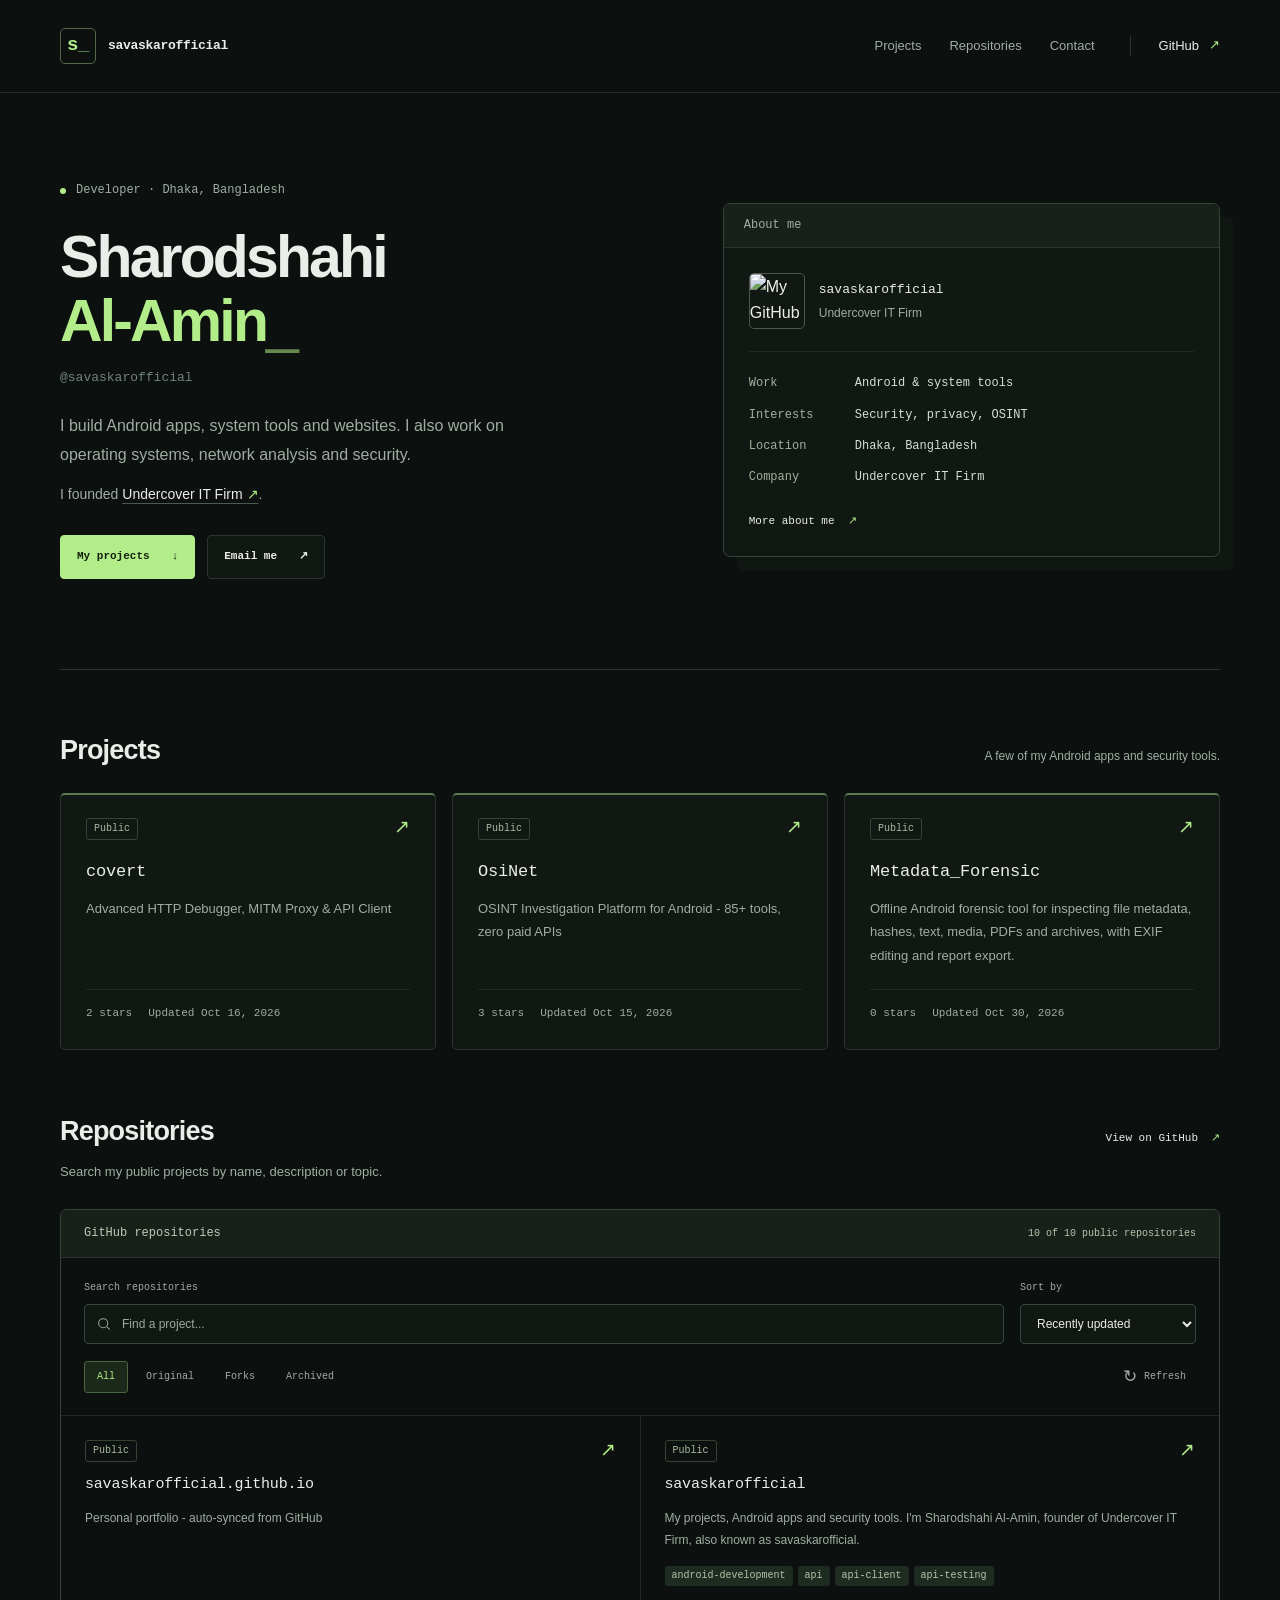
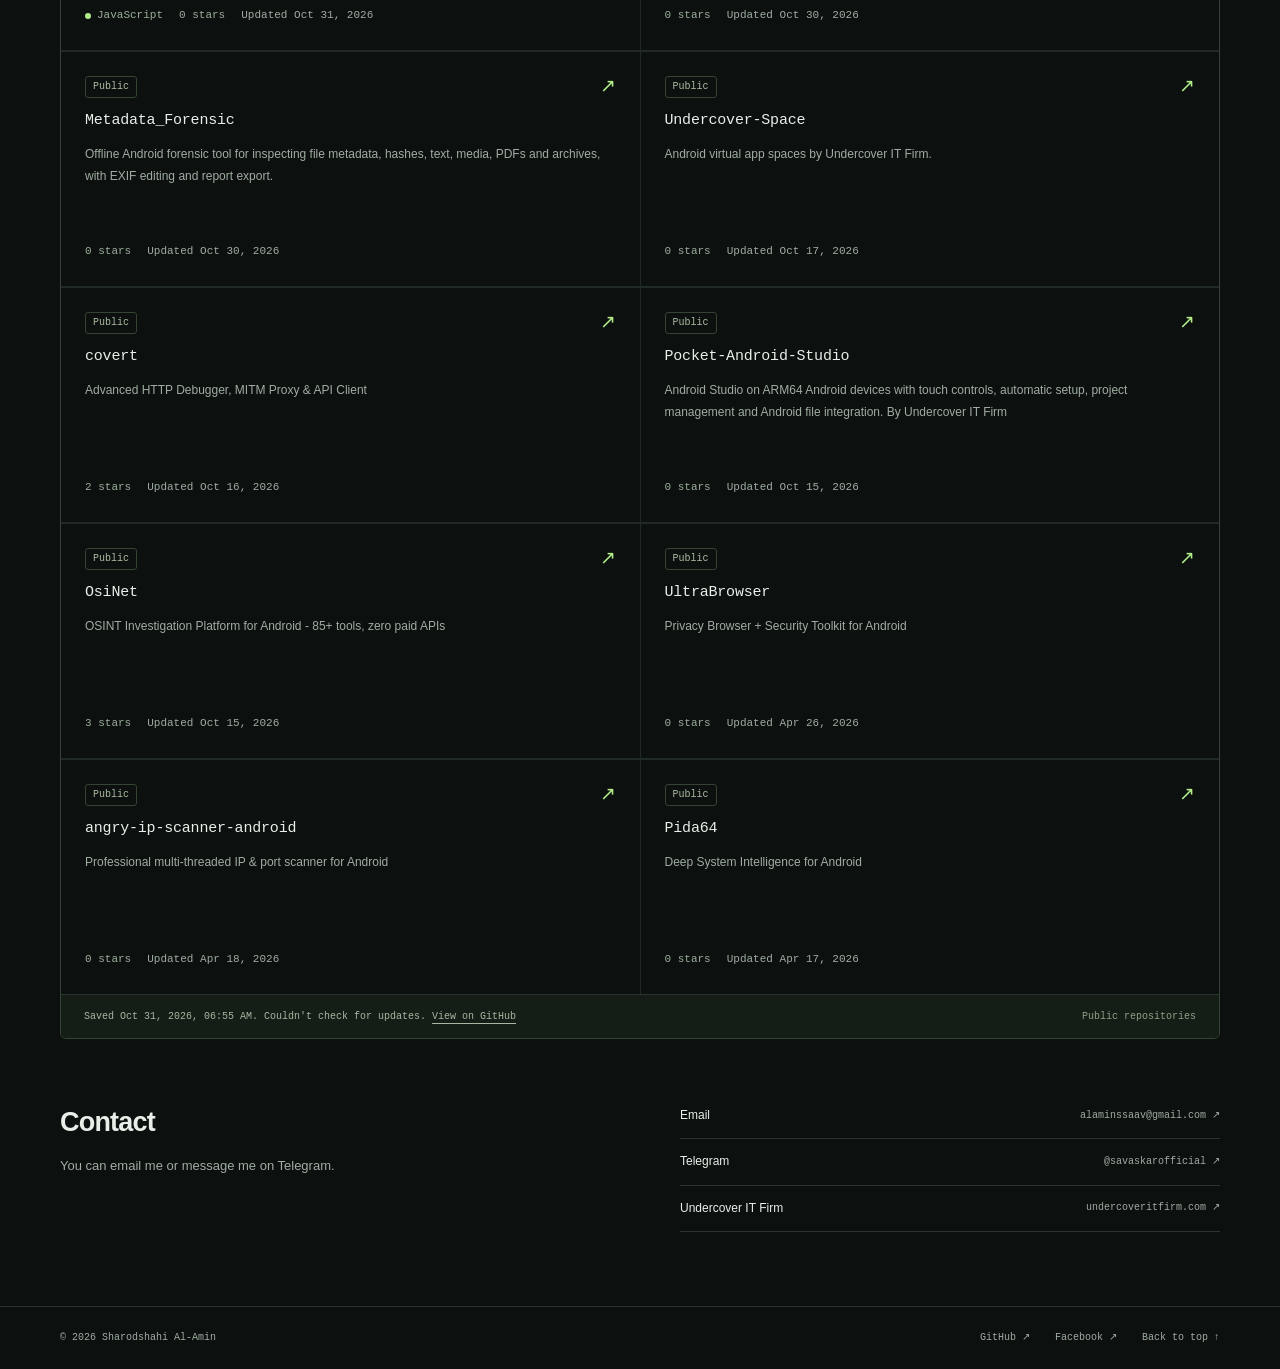
==== commit 7505421e: "Simplify portfolio text and keep repositories visible during API limits" ====
--- a/index.html
+++ b/index.html
@@ -54,8 +54,8 @@
   <a class="skip-link" href="#main">Skip to content</a>
   <header class="site-header">
     <div class="shell header-inner">
-      <a class="brand" href="#main" aria-label="savaskarofficial, home"><span class="brand-mark" aria-hidden="true">s<span>_</span></span><span>savaskarofficial<span class="brand-path"> / home</span></span></a>
-      <nav class="main-nav" aria-label="Main navigation"><a href="#work">Work</a><a href="#repositories">Repositories</a><a href="#contact">Contact</a></nav>
+      <a class="brand" href="#main" aria-label="savaskarofficial, home"><span class="brand-mark" aria-hidden="true">s<span>_</span></span><span>savaskarofficial</span></a>
+      <nav class="main-nav" aria-label="Main navigation"><a href="#work">Projects</a><a href="#repositories">Repositories</a><a href="#contact">Contact</a></nav>
       <a class="header-github" href="https://github.com/savaskarofficial" rel="me">GitHub <span aria-hidden="true">↗</span></a>
     </div>
   </header>
@@ -65,28 +65,26 @@
         <p class="eyebrow"><span class="status-dot" aria-hidden="true"></span> Developer · Dhaka, Bangladesh</p>
         <h1 id="intro-title">Sharodshahi<br><span>Al-Amin<span class="cursor" aria-hidden="true">_</span></span></h1>
         <p class="hero-handle">@savaskarofficial</p>
-        <p class="hero-description">I build Android apps, system tools and websites. I like understanding how things work, especially when it comes to operating systems, networks and security.</p>
+        <p class="hero-description">I build Android apps, system tools and websites. I also work on operating systems, network analysis and security.</p>
         <p class="founder-line">I founded <a href="https://undercoveritfirm.com" rel="me">Undercover IT Firm <span aria-hidden="true">↗</span></a>.</p>
-        <div class="hero-actions"><a class="button button-primary" href="#repositories">Explore my projects <span aria-hidden="true">↓</span></a><a class="button button-secondary" href="mailto:alaminssaav@gmail.com">Get in touch <span aria-hidden="true">↗</span></a></div>
+        <div class="hero-actions"><a class="button button-primary" href="#repositories">My projects <span aria-hidden="true">↓</span></a><a class="button button-secondary" href="mailto:alaminssaav@gmail.com">Email me <span aria-hidden="true">↗</span></a></div>
       </div>
       <aside class="profile-panel" aria-label="About my work">
-        <div class="panel-titlebar"><span class="file-symbol" aria-hidden="true">&gt;_</span><span>about.txt</span><span class="panel-label">read only</span></div>
+        <div class="panel-titlebar">About me</div>
         <div class="profile-panel-body">
           <div class="profile-identity"><img src="https://avatars.githubusercontent.com/u/197971423?v=4&amp;s=128" alt="My GitHub profile picture" width="56" height="56"><div><strong>savaskarofficial</strong><span>Undercover IT Firm</span></div></div>
-          <p class="terminal-command"><span aria-hidden="true">$ </span>cat about.txt</p>
           <dl class="profile-facts">
-            <div><dt>01 <span>focus</span></dt><dd>Android &amp; system tools</dd></div>
-            <div><dt>02 <span>interests</span></dt><dd>Security, privacy, OSINT</dd></div>
-            <div><dt>03 <span>based in</span></dt><dd>Dhaka, Bangladesh</dd></div>
-            <div><dt>04 <span>building at</span></dt><dd>Undercover IT Firm</dd></div>
+            <div><dt>Work</dt><dd>Android &amp; system tools</dd></div>
+            <div><dt>Interests</dt><dd>Security, privacy, OSINT</dd></div>
+            <div><dt>Location</dt><dd>Dhaka, Bangladesh</dd></div>
+            <div><dt>Company</dt><dd>Undercover IT Firm</dd></div>
           </dl>
           <a class="text-link profile-link" href="https://undercoveritfirm.com/profile/savaskarofficial" rel="me">More about me <span aria-hidden="true">↗</span></a>
         </div>
-        <div class="panel-footer"><span class="status-dot" aria-hidden="true"></span><span>Code. Inspect. Understand.</span><span aria-hidden="true">~/about</span></div>
       </aside>
     </section>
     <section id="work" class="section featured-section" aria-labelledby="work-title">
-      <div class="section-heading"><div><p class="eyebrow section-number">01 / Selected work</p><h2 id="work-title">Tools I've built.</h2></div><p class="section-intro">For debugging, investigating and<br class="desktop-break"> getting a better look at your files.</p></div>
+      <div class="section-heading"><h2 id="work-title">Projects</h2><p class="section-intro">A few of my Android apps and security tools.</p></div>
       <div id="featured" class="featured-grid">
         <article class="repo-card featured-card"><div class="repo-topline"><span class="repo-badge">HTTP &amp; APIs</span><span class="repo-link-icon" aria-hidden="true">↗</span></div><h3 class="repo-name"><a href="https://github.com/savaskarofficial/covert">covert</a></h3><p class="repo-description">HTTP debugger, MITM proxy and API client.</p><div class="repo-meta"><span>View project on GitHub</span></div></article>
         <article class="repo-card featured-card"><div class="repo-topline"><span class="repo-badge">OSINT</span><span class="repo-link-icon" aria-hidden="true">↗</span></div><h3 class="repo-name"><a href="https://github.com/savaskarofficial/OsiNet">OsiNet</a></h3><p class="repo-description">An OSINT investigation platform for Android.</p><div class="repo-meta"><span>View project on GitHub</span></div></article>
@@ -94,10 +92,10 @@
       </div>
     </section>
     <section id="repositories" class="section repositories-section" aria-labelledby="repos-title">
-      <div class="section-heading"><div><p class="eyebrow section-number">02 / Repository explorer</p><h2 id="repos-title">My public repositories.</h2></div><a class="text-link" href="https://github.com/savaskarofficial?tab=repositories">View on GitHub <span aria-hidden="true">↗</span></a></div>
-      <p class="repositories-intro">New public repositories appear here automatically. Search by name, description or topic.</p>
+      <div class="section-heading"><h2 id="repos-title">Repositories</h2><a class="text-link" href="https://github.com/savaskarofficial?tab=repositories">View on GitHub <span aria-hidden="true">↗</span></a></div>
+      <p class="repositories-intro">Search my public projects by name, description or topic.</p>
       <div class="repo-browser">
-        <div class="browser-titlebar"><span class="browser-path"><span aria-hidden="true">~/</span>savaskarofficial<span aria-hidden="true">/</span>repos</span><span id="repo-count" class="repo-count" aria-live="polite">Loading</span></div>
+        <div class="browser-titlebar"><span class="browser-path">GitHub repositories</span><span id="repo-count" class="repo-count" aria-live="polite">Loading</span></div>
         <div class="repo-controls">
           <div class="search-field"><label for="repo-search">Search repositories</label><div class="search-input"><svg viewBox="0 0 24 24" fill="none" stroke="currentColor" stroke-width="1.6" aria-hidden="true"><circle cx="10.8" cy="10.8" r="6.8"></circle><path d="m16 16 4.6 4.6"></path></svg><input id="repo-search" type="search" placeholder="Find a project..." autocomplete="off" spellcheck="false"></div></div>
           <div class="sort-field"><label for="repo-sort">Sort by</label><select id="repo-sort"><option value="updated">Recently updated</option><option value="name">Name</option><option value="stars">Stars</option></select></div>
@@ -112,7 +110,7 @@
       </div>
     </section>
     <section id="contact" class="section contact-section" aria-labelledby="contact-title">
-      <div><p class="eyebrow section-number">03 / Contact</p><h2 id="contact-title">Find me online.</h2><p>For my work, questions or a project you want to discuss.</p></div>
+      <div><h2 id="contact-title">Contact</h2><p>You can email me or message me on Telegram.</p></div>
       <div class="contact-links"><a href="mailto:alaminssaav@gmail.com">Email <span>alaminssaav@gmail.com ↗</span></a><a href="https://t.me/savaskarofficial" rel="me">Telegram <span>@savaskarofficial ↗</span></a><a href="https://undercoveritfirm.com" rel="me">Undercover IT Firm <span>undercoveritfirm.com ↗</span></a></div>
     </section>
   </main>
--- a/styles.css
+++ b/styles.css
@@ -34,13 +34,12 @@
 .brand { display: flex; align-items: center; gap: 12px; text-decoration: none; font-family: var(--mono); font-size: 13px; font-weight: 600; letter-spacing: -.3px; }
 .brand-mark { width: 36px; height: 36px; border: 1px solid #536945; border-radius: 5px; color: var(--green); font-size: 19px; display: block; line-height: 32px; text-align: center; }
 .brand-mark span { color: #668950; }
-.brand-path { color: var(--faint); font-weight: 400; }
 .main-nav { margin-left: auto; display: flex; gap: 28px; }
 .main-nav a, .header-github { font-size: 13px; text-decoration: none; color: var(--muted); }
 .main-nav a:hover, .header-github:hover { color: var(--green); }
 .header-github { display: flex; align-items: center; gap: 10px; padding-left: 28px; border-left: 1px solid var(--line); color: var(--text); }
 .hero { display: grid; grid-template-columns: 1.18fr 1fr; gap: 76px; align-items: center; padding: 88px 0 90px; border-bottom: 1px solid var(--line); }
-.eyebrow { display: flex; align-items: center; gap: 10px; font-family: var(--mono); font-size: 11px; line-height: 1.6; letter-spacing: 1.25px; text-transform: uppercase; color: var(--muted); }
+.eyebrow { display: flex; align-items: center; gap: 10px; font-family: var(--mono); font-size: 12px; line-height: 1.6; color: var(--muted); }
 .status-dot { display: inline-block; width: 6px; height: 6px; flex: 0 0 6px; border-radius: 50%; background: var(--green); }
 h1 { margin-top: 25px; font-size: clamp(42px, 4.6vw, 62px); font-weight: 640; letter-spacing: -2.8px; line-height: 1.08; }
 h1 > span { color: var(--green); }
@@ -57,30 +56,22 @@
 .button-secondary { background: var(--panel); }
 .button-secondary:hover { border-color: #6d8a60; background: var(--raised); }
 .profile-panel { border: 1px solid #354438; border-radius: 7px; background: var(--panel); box-shadow: 14px 14px 0 #101611; }
-.panel-titlebar { min-height: 44px; display: flex; align-items: center; gap: 10px; padding: 0 20px; border-bottom: 1px solid var(--line); font-family: var(--mono); font-size: 11px; color: var(--muted); background: #182019; border-radius: 7px 7px 0 0; }
-.file-symbol { color: var(--green); }
-.panel-label { margin-left: auto; color: #99a58f; font-size: 10px; }
+.panel-titlebar { min-height: 44px; display: flex; align-items: center; padding: 0 20px; border-bottom: 1px solid var(--line); font-family: var(--mono); font-size: 12px; color: var(--muted); background: #182019; border-radius: 7px 7px 0 0; }
 .profile-panel-body { padding: 25px 25px 24px; }
 .profile-identity { display: flex; align-items: center; gap: 14px; padding-bottom: 22px; border-bottom: 1px solid var(--line-soft); }
 .profile-identity img { border: 1px solid #4c5a44; border-radius: 5px; filter: saturate(.6); }
 .profile-identity strong { display: block; font-family: var(--mono); font-size: 13px; font-weight: 500; }
 .profile-identity div > span { display: block; margin-top: 3px; font-size: 12px; color: var(--muted); }
-.terminal-command { margin: 22px 0 17px; font-family: var(--mono); font-size: 12px; color: var(--text); }
-.terminal-command span { color: var(--green); }
-.profile-facts { display: flex; flex-direction: column; gap: 12px; margin: 0; font-family: var(--mono); font-size: 11px; }
-.profile-facts > div { display: grid; grid-template-columns: 121px minmax(0, 1fr); gap: 10px; }
-.profile-facts dt { color: #718374; }
-.profile-facts dt span { margin-left: 14px; color: #a0b19c; }
+.profile-facts { display: flex; flex-direction: column; gap: 12px; margin: 22px 0 0; font-family: var(--mono); font-size: 12px; }
+.profile-facts > div { display: grid; grid-template-columns: 96px minmax(0, 1fr); gap: 10px; }
+.profile-facts dt { color: #a0b19c; }
 .profile-facts dd { margin: 0; color: #d5dfd2; overflow-wrap: anywhere; }
 .text-link { display: inline-flex; gap: 13px; align-items: center; font-family: var(--mono); font-size: 11px; color: var(--text); text-decoration: none; }
 .text-link span { color: var(--green); }
-.profile-link { margin-top: 26px; margin-left: 28px; }
-.panel-footer { display: flex; align-items: center; gap: 9px; padding: 10px 17px; border-top: 1px solid var(--line); font-family: var(--mono); font-size: 10px; color: #a0b19c; }
-.panel-footer > span:last-child { margin-left: auto; color: #7e927e; }
+.profile-link { margin-top: 26px; }
 .section { padding-top: 64px; }
 .section-heading { display: flex; justify-content: space-between; align-items: flex-end; gap: 32px; margin-bottom: 26px; }
-.section-number { color: #91ab7e; font-size: 10px; letter-spacing: 1.6px; }
-h2 { font-size: 27px; line-height: 1.2; font-weight: 560; letter-spacing: -.8px; margin-top: 10px; }
+h2 { font-size: 27px; line-height: 1.2; font-weight: 560; letter-spacing: -.8px; }
 .section-intro { color: var(--muted); font-size: 12px; line-height: 1.7; }
 .featured-grid { display: grid; grid-template-columns: repeat(3, minmax(0, 1fr)); gap: 16px; }
 .repo-card { position: relative; display: flex; flex-direction: column; min-width: 0; padding: 25px; border: 1px solid var(--line); border-radius: 5px; background: var(--panel); transition: border-color .15s, background .15s; }
@@ -109,8 +100,6 @@
 .repo-browser { border: 1px solid #344237; border-radius: 6px; overflow: hidden; }
 .browser-titlebar { display: flex; align-items: center; justify-content: space-between; flex-wrap: wrap; gap: 10px; padding: 14px 23px; border-bottom: 1px solid var(--line); background: #182019; }
 .browser-path { font-family: var(--mono); font-size: 12px; color: #bdcbb7; }
-.browser-path span { color: var(--green); padding-right: 3px; }
-.browser-path span:last-child { padding-left: 3px; }
 .repo-count { color: #b6c6af; font-family: var(--mono); font-size: 10px; }
 .repo-controls { display: flex; gap: 16px; padding: 22px 23px 16px; }
 .search-field { flex: 1; min-width: 0; }
@@ -141,7 +130,7 @@
 .browser-status { display: flex; justify-content: space-between; gap: 16px; padding: 13px 23px; border-top: 1px solid var(--line); background: #151d17; font-family: var(--mono); font-size: 10px; line-height: 1.7; color: #a8b6a2; }
 .public-label { color: #8fa287; flex-shrink: 0; }
 .contact-section { display: grid; grid-template-columns: 1fr 1fr; gap: 80px; padding-top: 67px; padding-bottom: 74px; }
-.contact-section p:not(.eyebrow) { color: var(--muted); font-size: 13px; margin-top: 17px; max-width: 290px; }
+.contact-section p { color: var(--muted); font-size: 13px; margin-top: 17px; max-width: 290px; }
 .contact-links { align-self: end; }
 .contact-links a { display: flex; justify-content: space-between; align-items: center; gap: 15px; padding: 13px 0; border-bottom: 1px solid var(--line); font-size: 12px; text-decoration: none; }
 .contact-links a:first-child { padding-top: 0; }
@@ -154,12 +143,10 @@
 @media (max-width: 1050px) {
   .shell { width: calc(100% - 48px); }
   .header-inner { gap: 24px; }
-  .brand-path { display: none; }
   .hero { gap: 40px; padding-block: 67px; }
   h1 { font-size: 49px; }
   .profile-panel-body { padding: 22px 19px; }
-  .profile-facts > div { grid-template-columns: 110px minmax(0, 1fr); gap: 4px; }
-  .profile-facts dt span { margin-left: 8px; }
+  .profile-facts > div { grid-template-columns: 88px minmax(0, 1fr); gap: 4px; }
   .featured-grid { gap: 12px; }
   .featured-card { padding: 21px 20px; }
   .featured-card .repo-name { font-size: 15px; }
@@ -176,13 +163,11 @@
   .profile-panel { width: 100%; max-width: 560px; box-shadow: 7px 7px 0 #101611; }
   .profile-panel-body { padding: 23px; }
   .profile-facts { font-size: 11px; gap: 13px; }
-  .profile-facts > div { grid-template-columns: 135px minmax(0, 1fr); }
-  .profile-facts dt span { margin-left: 17px; }
+  .profile-facts > div { grid-template-columns: 100px minmax(0, 1fr); }
   .section { padding-top: 42px; }
   h2 { font-size: 25px; }
   .section-heading { gap: 20px; }
   .section-intro { max-width: 210px; }
-  .desktop-break { display: none; }
   .featured-grid { grid-template-columns: 1fr; }
   .featured-card { min-height: 0; padding: 22px; }
   .featured-card .repo-name { font-size: 17px; }
@@ -193,7 +178,7 @@
   .repo-description { font-size: 13px; }
   .repo-meta, .repo-topic { font-size: 11px; }
   .contact-section { grid-template-columns: 1fr; gap: 28px; padding-bottom: 43px; }
-  .contact-section p:not(.eyebrow) { max-width: none; }
+  .contact-section p { max-width: none; }
   .contact-links a { min-height: 48px; }
   .footer-inner { align-items: flex-start; flex-direction: column; gap: 16px; }
 }
@@ -202,7 +187,7 @@
   .brand { gap: 9px; font-size: 12px; }
   .brand-mark { width: 32px; height: 32px; line-height: 28px; }
   .header-github { padding-left: 12px; gap: 6px; }
-  .eyebrow { font-size: 10px; letter-spacing: 1px; }
+  .eyebrow { font-size: 11px; }
   h1 { font-size: 44px; letter-spacing: -2px; }
   .hero-description { font-size: 14px; }
   .founder-line { font-size: 13px; }
@@ -210,8 +195,7 @@
   .button { gap: 13px; padding: 10px 12px; font-size: 10px; }
   .profile-panel-body { padding: 20px 17px; }
   .profile-facts { font-size: 11px; }
-  .profile-facts > div { grid-template-columns: 118px minmax(0, 1fr); }
-  .profile-facts dt span { margin-left: 10px; }
+  .profile-facts > div { grid-template-columns: 88px minmax(0, 1fr); }
   .section-heading { align-items: flex-start; flex-direction: column; gap: 14px; margin-bottom: 23px; }
   .section-intro { max-width: 100%; font-size: 12px; }
   .repositories-section .section-heading { gap: 16px; }
